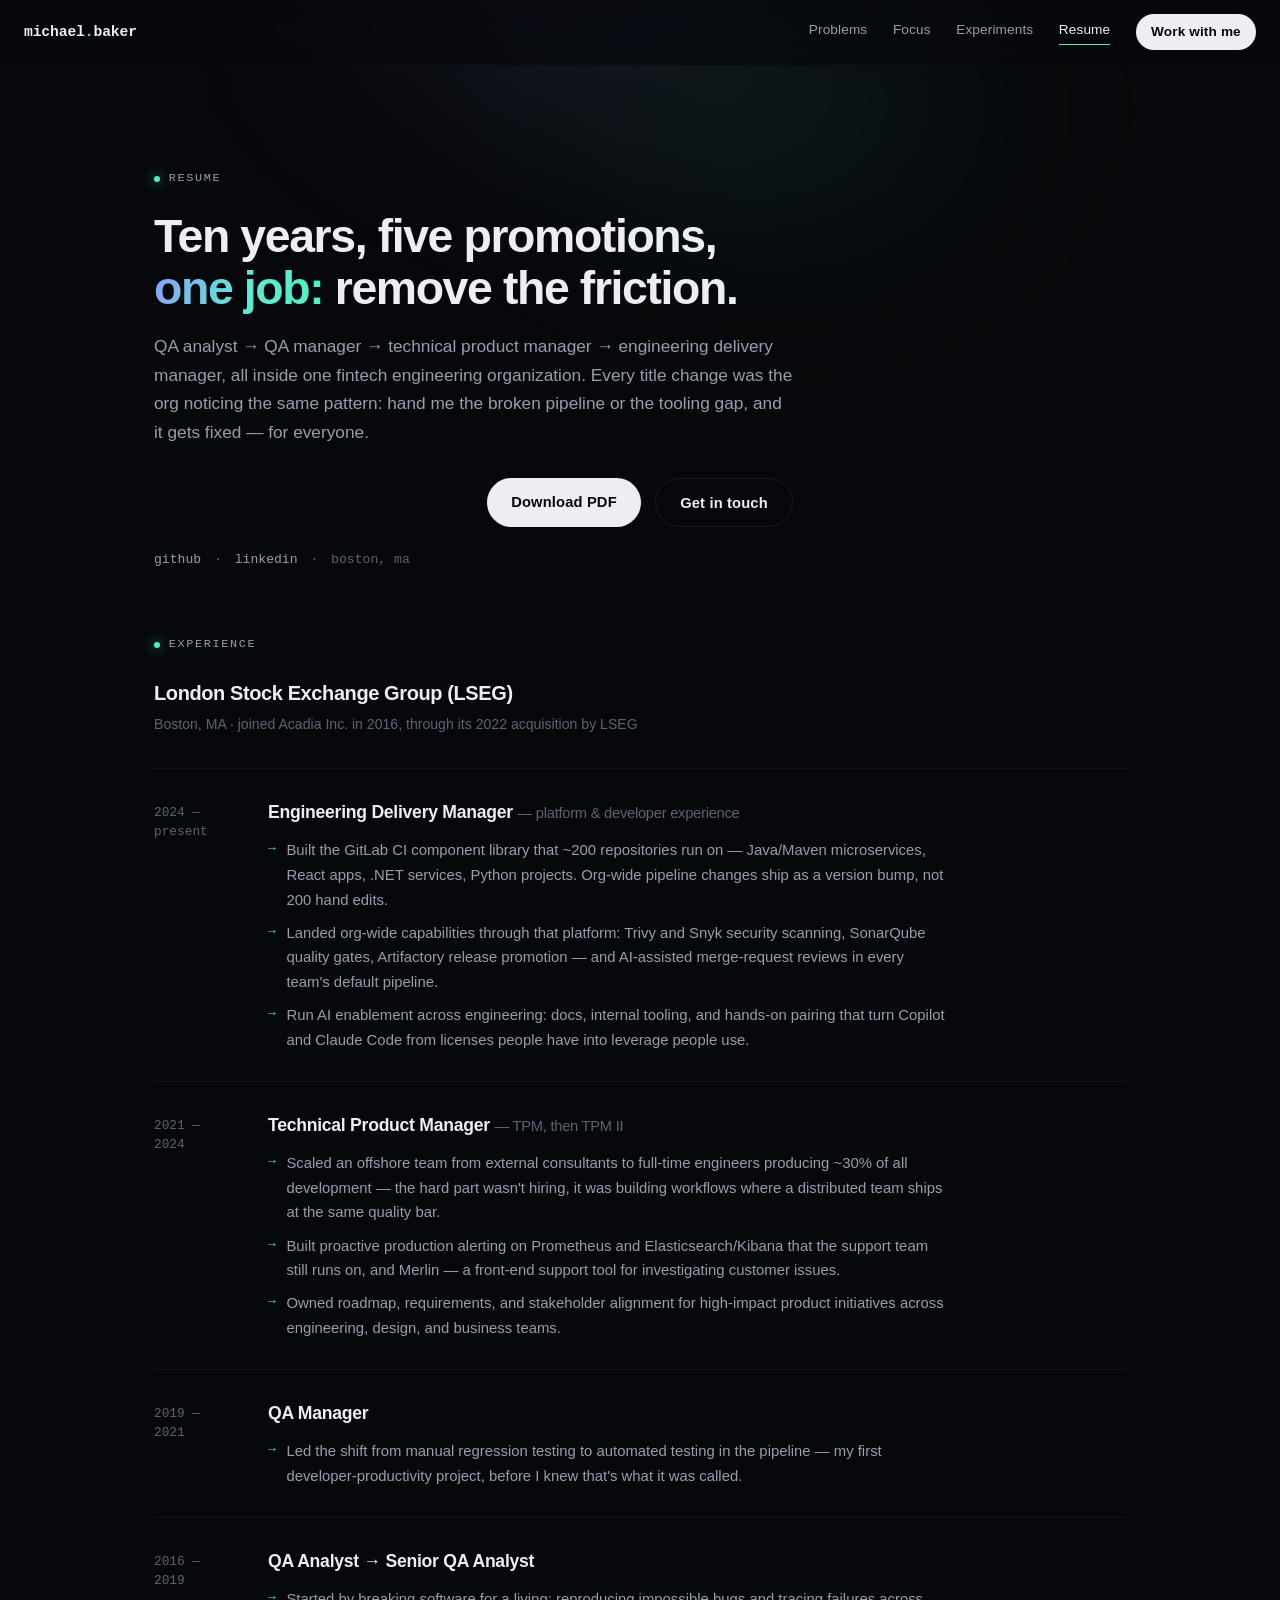
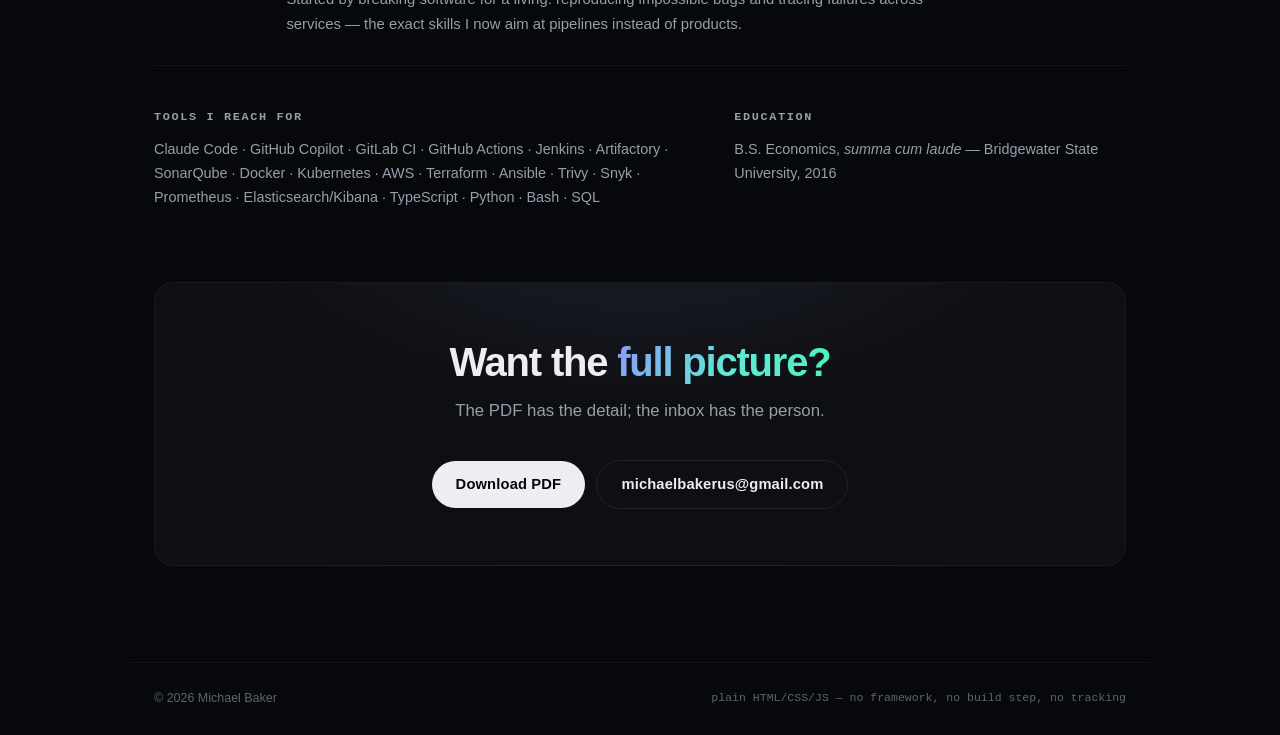
==== resume.html @ 826c5d04 "Add initial resume HTML page with structured content and styling" ====
<!doctype html>
<html lang="en">
<head>
  <meta charset="utf-8" />
  <meta name="viewport" content="width=device-width, initial-scale=1" />
  <title>Resume — Michael Baker</title>
  <meta name="description" content="Michael Baker — platform engineering, developer experience, and AI-assisted engineering. Ten years improving how software gets built." />
  <link rel="stylesheet" href="styles.css" />
  <link rel="icon" href="data:image/svg+xml,<svg xmlns='http://www.w3.org/2000/svg' viewBox='0 0 100 100'><text y='.9em' font-size='90'>▲</text></svg>" />
</head>
<body>

  <div class="glow glow-hero" aria-hidden="true"></div>
  <div class="scroll-progress" id="progress" aria-hidden="true"></div>

  <header class="nav" id="nav">
    <a class="nav-logo" href="index.html">michael<span class="logo-dot">.</span>baker</a>
    <nav class="nav-links">
      <a href="index.html#problems">Problems</a>
      <a href="index.html#focus">Focus</a>
      <a href="index.html#experiments">Experiments</a>
      <a href="resume.html" class="active">Resume</a>
      <a href="index.html#working" class="nav-cta">Work with me</a>
    </nav>
  </header>

  <main>

    <section class="section resume-header">
      <p class="eyebrow reveal"><span class="eyebrow-dot" aria-hidden="true"></span> Resume</p>
      <h1 class="section-title reveal">Ten years, five promotions,<br /><span class="gradient-text">one job:</span> remove the friction.</h1>
      <p class="section-lede reveal">
        QA analyst → QA manager → technical product manager → engineering
        delivery manager, all inside one fintech engineering organization.
        Every title change was the org noticing the same pattern: hand me the
        broken pipeline or the tooling gap, and it gets fixed — for everyone.
      </p>
      <div class="hero-actions resume-actions reveal">
        <a class="btn btn-primary" href="Michael-Baker-Resume.pdf" download="Michael-Baker-Resume.pdf">Download PDF</a>
        <a class="btn btn-ghost" href="mailto:michaelbakerus@gmail.com">Get in touch</a>
      </div>
      <div class="cta-links resume-links mono reveal">
        <a href="https://github.com/michael-baker-us" rel="noopener">github</a>
        <span aria-hidden="true">·</span>
        <a href="https://www.linkedin.com/in/-michael-baker/" rel="noopener">linkedin</a>
        <span aria-hidden="true">·</span>
        <span>boston, ma</span>
      </div>
    </section>

    <section class="section resume-body">
      <p class="eyebrow reveal"><span class="eyebrow-dot" aria-hidden="true"></span> Experience</p>

      <div class="resume-org reveal">
        <h2>London Stock Exchange Group (LSEG)</h2>
        <p class="resume-org-meta">Boston, MA · joined Acadia Inc. in 2016, through its 2022 acquisition by LSEG</p>
      </div>

      <ol class="roles">
        <li class="role reveal">
          <div class="role-when mono">2024 —<br />present</div>
          <div>
            <h3>Engineering Delivery Manager <span class="role-scope">— platform &amp; developer experience</span></h3>
            <ul class="role-points">
              <li>Built the GitLab CI component library that ~200 repositories run on — Java/Maven microservices, React apps, .NET services, Python projects. Org-wide pipeline changes ship as a version bump, not 200 hand edits.</li>
              <li>Landed org-wide capabilities through that platform: Trivy and Snyk security scanning, SonarQube quality gates, Artifactory release promotion — and AI-assisted merge-request reviews in every team's default pipeline.</li>
              <li>Run AI enablement across engineering: docs, internal tooling, and hands-on pairing that turn Copilot and Claude Code from licenses people have into leverage people use.</li>
            </ul>
          </div>
        </li>

        <li class="role reveal">
          <div class="role-when mono">2021 —<br />2024</div>
          <div>
            <h3>Technical Product Manager <span class="role-scope">— TPM, then TPM II</span></h3>
            <ul class="role-points">
              <li>Scaled an offshore team from external consultants to full-time engineers producing ~30% of all development — the hard part wasn't hiring, it was building workflows where a distributed team ships at the same quality bar.</li>
              <li>Built proactive production alerting on Prometheus and Elasticsearch/Kibana that the support team still runs on, and Merlin — a front-end support tool for investigating customer issues.</li>
              <li>Owned roadmap, requirements, and stakeholder alignment for high-impact product initiatives across engineering, design, and business teams.</li>
            </ul>
          </div>
        </li>

        <li class="role reveal">
          <div class="role-when mono">2019 —<br />2021</div>
          <div>
            <h3>QA Manager</h3>
            <ul class="role-points">
              <li>Led the shift from manual regression testing to automated testing in the pipeline — my first developer-productivity project, before I knew that's what it was called.</li>
            </ul>
          </div>
        </li>

        <li class="role reveal">
          <div class="role-when mono">2016 —<br />2019</div>
          <div>
            <h3>QA Analyst → Senior QA Analyst</h3>
            <ul class="role-points">
              <li>Started by breaking software for a living: reproducing impossible bugs and tracing failures across services — the exact skills I now aim at pipelines instead of products.</li>
            </ul>
          </div>
        </li>
      </ol>

      <div class="resume-meta-grid">
        <div class="resume-meta-block reveal">
          <h3 class="mono">Tools I reach for</h3>
          <p>
            Claude Code · GitHub Copilot · GitLab CI · GitHub Actions · Jenkins ·
            Artifactory · SonarQube · Docker · Kubernetes · AWS · Terraform ·
            Ansible · Trivy · Snyk · Prometheus · Elasticsearch/Kibana ·
            TypeScript · Python · Bash · SQL
          </p>
        </div>
        <div class="resume-meta-block reveal">
          <h3 class="mono">Education</h3>
          <p>B.S. Economics, <em>summa cum laude</em> — Bridgewater State University, 2016</p>
        </div>
      </div>

      <div class="cta-panel resume-cta reveal">
        <h2 class="cta-title">Want the <span class="gradient-text">full picture?</span></h2>
        <p class="cta-sub">The PDF has the detail; the inbox has the person.</p>
        <div class="cta-actions">
          <a class="btn btn-primary" href="Michael-Baker-Resume.pdf" download="Michael-Baker-Resume.pdf">Download PDF</a>
          <a class="btn btn-ghost" href="mailto:michaelbakerus@gmail.com">michaelbakerus@gmail.com</a>
        </div>
      </div>
    </section>

  </main>

  <footer class="footer">
    <span>© <span id="year"></span> Michael Baker</span>
    <span class="footer-meta mono">
      <span class="meta-swap">
        <span class="meta-a">plain HTML/CSS/JS — no framework, no build step, no tracking</span>
        <span class="meta-b" aria-hidden="true">designed on purpose · built with AI · reviewed by a human</span>
      </span>
    </span>
  </footer>

  <script src="main.js"></script>
</body>
</html>
---- styles.css ----
/* ============================================================
   michael.baker — personal site
   premium dark: near-black canvas, hairline borders, gradient
   accents, mono eyebrows. Linear / Vercel / Stripe lineage.
   ============================================================ */

:root {
  --bg: #07080b;
  --bg-raised: rgba(255, 255, 255, 0.02);
  --bg-panel: rgba(255, 255, 255, 0.03);
  --border: rgba(255, 255, 255, 0.08);
  --border-soft: rgba(255, 255, 255, 0.05);
  --text: #eceef2;
  --text-dim: #969eac;
  --text-faint: #5c6472;
  --accent: #4ef0c0;
  --accent-2: #8b9cf9;
  --gradient: linear-gradient(115deg, #8b9cf9 0%, #5eead4 55%, #4ef0c0 100%);
  --mono: ui-monospace, "SF Mono", "Cascadia Code", "JetBrains Mono", Menlo, monospace;
  --sans: -apple-system, BlinkMacSystemFont, "Inter", "Segoe UI", Roboto, sans-serif;
  --maxw: 1020px;
  --radius: 14px;
}

* { margin: 0; padding: 0; box-sizing: border-box; }

html { scroll-behavior: smooth; }

body {
  background: var(--bg);
  color: var(--text);
  font-family: var(--sans);
  line-height: 1.65;
  -webkit-font-smoothing: antialiased;
  text-rendering: optimizeLegibility;
  overflow-x: hidden;
}

::selection { background: var(--accent); color: var(--bg); }

.mono { font-family: var(--mono); }

/* ---------- ambient glow ---------- */
.glow {
  position: absolute;
  z-index: -1;
  pointer-events: none;
  filter: blur(90px);
}

.glow-hero {
  top: -220px;
  left: 50%;
  /* --gx/--gy drift with the pointer (set in JS) */
  transform: translate(calc(-50% + var(--gx, 0px)), var(--gy, 0px));
  transition: transform 1.2s cubic-bezier(0.2, 0.6, 0.2, 1);
  width: 900px;
  height: 600px;
  background:
    radial-gradient(ellipse 45% 40% at 40% 35%, rgba(139, 156, 249, 0.14), transparent 70%),
    radial-gradient(ellipse 45% 40% at 65% 55%, rgba(78, 240, 192, 0.10), transparent 70%);
}

/* ---------- scroll progress ---------- */
.scroll-progress {
  position: fixed;
  top: 0;
  left: 0;
  right: 0;
  height: 2px;
  z-index: 20;
  background: var(--gradient);
  transform: scaleX(var(--scroll, 0));
  transform-origin: left;
  opacity: 0.85;
}

/* ---------- nav ---------- */
.nav {
  position: sticky;
  top: 0;
  z-index: 10;
  display: flex;
  justify-content: space-between;
  align-items: center;
  padding: 0.9rem 1.5rem;
  backdrop-filter: blur(14px) saturate(1.4);
  -webkit-backdrop-filter: blur(14px) saturate(1.4);
  background: rgba(7, 8, 11, 0.6);
  border-bottom: 1px solid transparent;
  transition: border-color 0.3s ease, background 0.3s ease;
}

.nav.scrolled {
  border-bottom-color: var(--border-soft);
  background: rgba(7, 8, 11, 0.8);
}

.nav-logo {
  font-family: var(--mono);
  font-size: 0.92rem;
  font-weight: 600;
  color: var(--text);
  text-decoration: none;
  letter-spacing: -0.01em;
}

.logo-dot { color: var(--accent); }

.nav-links { display: flex; gap: 1.6rem; align-items: center; }

.nav-links a {
  color: var(--text-dim);
  text-decoration: none;
  font-size: 0.85rem;
  letter-spacing: 0.01em;
  transition: color 0.15s ease;
}

/* underline sweeps in from the left on hover; stays lit on the active section */
.nav-links a:not(.nav-cta) {
  background-image: linear-gradient(var(--accent), var(--accent));
  background-repeat: no-repeat;
  background-position: 0 100%;
  background-size: 0% 1px;
  padding-bottom: 3px;
  transition: color 0.15s ease, background-size 0.25s cubic-bezier(0.2, 0.6, 0.2, 1);
}

.nav-links a:hover { color: var(--text); }
.nav-links a:not(.nav-cta):hover,
.nav-links a.active { background-size: 100% 1px; }
.nav-links a.active { color: var(--text); }

/* logo dot blinks like a cursor when you hover the wordmark */
.nav-logo:hover .logo-dot { animation: blink 1.1s steps(1) infinite; }

.nav-cta {
  color: var(--bg) !important;
  background: var(--text);
  padding: 0.4rem 0.95rem;
  border-radius: 999px;
  font-weight: 600;
  transition: background 0.15s ease, transform 0.15s ease;
}

.nav-cta:hover { background: #fff; transform: translateY(-1px); }

/* ---------- shared: eyebrow, buttons, sections ---------- */
.eyebrow {
  display: flex;
  align-items: center;
  gap: 0.55rem;
  font-family: var(--mono);
  font-size: 0.74rem;
  text-transform: uppercase;
  letter-spacing: 0.14em;
  color: var(--text-dim);
  margin-bottom: 1.4rem;
}

.eyebrow-dot {
  width: 6px;
  height: 6px;
  border-radius: 50%;
  background: var(--accent);
  box-shadow: 0 0 12px rgba(78, 240, 192, 0.8);
  flex-shrink: 0;
}

.btn {
  display: inline-block;
  font-size: 0.92rem;
  font-weight: 600;
  text-decoration: none;
  padding: 0.7rem 1.5rem;
  border-radius: 999px;
  letter-spacing: 0.01em;
  transition: transform 0.18s ease, box-shadow 0.18s ease, background 0.18s ease, border-color 0.18s ease;
}

.btn-primary {
  color: var(--bg);
  background: var(--text);
}

.btn-primary:hover {
  background: #fff;
  transform: translateY(-2px);
  box-shadow: 0 8px 30px rgba(139, 156, 249, 0.25);
}

.btn-ghost {
  color: var(--text);
  border: 1px solid var(--border);
  background: transparent;
}

.btn-ghost:hover { border-color: rgba(255, 255, 255, 0.25); transform: translateY(-2px); }

.section {
  max-width: var(--maxw);
  margin: 0 auto;
  padding: 6.5rem 1.5rem 2rem;
}

.section-title {
  font-size: clamp(1.9rem, 4.2vw, 2.9rem);
  font-weight: 700;
  letter-spacing: -0.03em;
  line-height: 1.12;
  margin-bottom: 1.1rem;
}

.section-lede {
  color: var(--text-dim);
  font-size: 1.08rem;
  max-width: 560px;
  margin-bottom: 3rem;
}

.gradient-text {
  background: var(--gradient);
  -webkit-background-clip: text;
  background-clip: text;
  color: transparent;
}

/* ---------- hero ---------- */
.hero {
  position: relative;
  max-width: var(--maxw);
  margin: 0 auto;
  padding: 7.5rem 1.5rem 5rem;
  text-align: center;
  display: flex;
  flex-direction: column;
  align-items: center;
}

.hero .eyebrow { justify-content: center; }

.hero-title {
  font-size: clamp(2.6rem, 7.5vw, 4.8rem);
  font-weight: 800;
  letter-spacing: -0.035em;
  line-height: 1.05;
  margin-bottom: 1.6rem;
}

.hero-sub {
  font-size: 1.18rem;
  color: var(--text-dim);
  max-width: 580px;
  margin-bottom: 2.4rem;
}

.hero-actions { display: flex; gap: 0.9rem; flex-wrap: wrap; justify-content: center; }

.hero-ticker {
  margin-top: 4.5rem;
  font-family: var(--mono);
  font-size: 0.85rem;
  color: var(--text-faint);
  min-height: 1.5em;
}

.hero-ticker .mono:first-child { color: var(--accent); }

.cursor { color: var(--accent); animation: blink 1.1s steps(1) infinite; }

@keyframes blink { 50% { opacity: 0; } }

/* ---------- thesis band ---------- */
.thesis {
  border-top: 1px solid var(--border-soft);
  border-bottom: 1px solid var(--border-soft);
  background: linear-gradient(180deg, rgba(255, 255, 255, 0.015), transparent);
  padding: 5.5rem 1.5rem;
}

.thesis-text {
  max-width: 780px;
  margin: 0 auto;
  font-size: clamp(1.3rem, 2.6vw, 1.75rem);
  font-weight: 500;
  line-height: 1.5;
  letter-spacing: -0.015em;
  color: var(--text-faint);
  text-align: center;
}

/* emphasized phrases draw an accent underline once the section is in view */
.thesis-text em {
  font-style: normal;
  color: var(--text);
  background-image: linear-gradient(rgba(78, 240, 192, 0.45), rgba(78, 240, 192, 0.45));
  background-repeat: no-repeat;
  background-position: 0 96%;
  background-size: 0% 2px;
  transition: background-size 0.9s cubic-bezier(0.2, 0.6, 0.2, 1);
}

.thesis-text.visible em { background-size: 100% 2px; }
.thesis-text.visible em:nth-of-type(1) { transition-delay: 0.5s; }
.thesis-text.visible em:nth-of-type(2) { transition-delay: 0.9s; }

/* ---------- problem cards ---------- */
.cards {
  display: grid;
  grid-template-columns: repeat(3, 1fr);
  gap: 1rem;
}

.card {
  position: relative;
  border: 1px solid var(--border-soft);
  border-radius: var(--radius);
  background: var(--bg-raised);
  padding: 1.7rem 1.6rem 1.4rem;
  overflow: hidden;
  transition: border-color 0.25s ease, opacity 0.35s ease, transform 0.25s ease;
}

/* hovering one card gently recedes its siblings */
@media (hover: hover) {
  .cards:hover .card:not(:hover),
  .experiments:hover .experiment:not(:hover) { opacity: 0.55; }
  .card:hover { transform: translateY(-2px); }
}

/* cursor-tracking spotlight (set via --mx/--my in JS) */
.card::before {
  content: "";
  position: absolute;
  inset: 0;
  background: radial-gradient(340px circle at var(--mx, 50%) var(--my, 50%), rgba(139, 156, 249, 0.09), transparent 65%);
  opacity: 0;
  transition: opacity 0.3s ease;
  pointer-events: none;
}

.card:hover::before { opacity: 1; }
.card:hover { border-color: var(--border); }

.card-num {
  font-size: 0.72rem;
  color: var(--text-faint);
  letter-spacing: 0.1em;
  margin-bottom: 1.1rem;
  transition: color 0.25s ease, text-shadow 0.25s ease;
}

.card:hover .card-num {
  color: var(--accent);
  text-shadow: 0 0 14px rgba(78, 240, 192, 0.5);
}

.card h3 {
  font-size: 1.02rem;
  font-weight: 650;
  letter-spacing: -0.01em;
  margin-bottom: 0.6rem;
}

.card p { color: var(--text-dim); font-size: 0.9rem; }

.card-outcome {
  margin-top: 1.1rem;
  padding-top: 1rem;
  border-top: 1px solid var(--border-soft);
  font-size: 0.84rem !important;
  color: var(--text) !important;
}

.card-outcome .mono {
  color: var(--accent);
  margin-right: 0.3rem;
  display: inline-block;
  transition: transform 0.25s cubic-bezier(0.2, 0.6, 0.2, 1);
}

.card:hover .card-outcome .mono { transform: translateX(4px); }

/* ---------- current focus ---------- */
.focus-grid {
  display: grid;
  grid-template-columns: 1fr 1.15fr;
  gap: 3.5rem;
  margin-top: 2.5rem;
  align-items: start;
}

.focus-narrative p {
  color: var(--text-dim);
  font-size: 1.05rem;
  margin-bottom: 1.2rem;
}

.focus-narrative em { font-style: normal; color: var(--text); font-weight: 600; }

.focus-list { list-style: none; display: flex; flex-direction: column; }

.focus-item {
  display: flex;
  gap: 1.1rem;
  padding: 1.4rem 0;
  border-bottom: 1px solid var(--border-soft);
  transition: opacity 0.35s ease, padding-left 0.3s cubic-bezier(0.2, 0.6, 0.2, 1);
}

.focus-item:first-child { padding-top: 0.3rem; }

@media (hover: hover) {
  .focus-list:hover .focus-item:not(:hover) { opacity: 0.5; }
  .focus-item:hover { padding-left: 0.5rem; }
  .focus-item:hover .focus-marker { transform: rotate(135deg); color: #fff; }
}

.focus-marker {
  color: var(--accent);
  font-size: 0.7rem;
  padding-top: 0.45rem;
  transition: transform 0.4s cubic-bezier(0.2, 0.6, 0.2, 1), color 0.3s ease;
}

.focus-item h3 { font-size: 1rem; font-weight: 650; margin-bottom: 0.3rem; letter-spacing: -0.01em; }
.focus-item p { color: var(--text-dim); font-size: 0.9rem; }

/* ---------- experiments ---------- */
.experiments {
  display: grid;
  grid-template-columns: repeat(2, 1fr);
  gap: 1rem;
}

.experiment {
  position: relative;
  border: 1px solid var(--border-soft);
  border-radius: var(--radius);
  background: var(--bg-raised);
  padding: 1.6rem;
  overflow: hidden;
  transition: border-color 0.25s ease, opacity 0.35s ease;
}

.experiment::before {
  content: "";
  position: absolute;
  inset: 0;
  background: radial-gradient(340px circle at var(--mx, 50%) var(--my, 50%), rgba(78, 240, 192, 0.07), transparent 65%);
  opacity: 0;
  transition: opacity 0.3s ease;
  pointer-events: none;
}

.experiment:hover::before { opacity: 1; }
.experiment:hover { border-color: var(--border); }

.experiment-head {
  display: flex;
  align-items: center;
  justify-content: space-between;
  gap: 1rem;
  margin-bottom: 0.7rem;
}

.experiment h3 { font-size: 1.02rem; font-weight: 650; letter-spacing: -0.01em; }

.experiment p { color: var(--text-dim); font-size: 0.9rem; }

.experiment-teaches {
  margin-top: 1rem;
  font-size: 0.74rem !important;
  color: var(--text-faint) !important;
  letter-spacing: 0.02em;
  transition: color 0.3s ease;
}

.experiment:hover .experiment-teaches { color: var(--text-dim) !important; }

.status {
  font-family: var(--mono);
  font-size: 0.68rem;
  text-transform: uppercase;
  letter-spacing: 0.1em;
  padding: 0.22rem 0.6rem;
  border-radius: 999px;
  border: 1px solid;
  flex-shrink: 0;
}

.status-active {
  color: var(--accent);
  border-color: rgba(78, 240, 192, 0.35);
  background: rgba(78, 240, 192, 0.07);
  display: inline-flex;
  align-items: center;
  gap: 0.4rem;
}

/* live-status dot: the "building" pills breathe */
.status-active::before {
  content: "";
  width: 5px;
  height: 5px;
  border-radius: 50%;
  background: var(--accent);
  animation: statusPulse 2.2s ease-in-out infinite;
}

@keyframes statusPulse {
  0%, 100% { box-shadow: 0 0 0 0 rgba(78, 240, 192, 0.5); opacity: 1; }
  50% { box-shadow: 0 0 0 4px rgba(78, 240, 192, 0); opacity: 0.6; }
}
.status-exploring{ color: var(--accent-2); border-color: rgba(139, 156, 249, 0.35); background: rgba(139, 156, 249, 0.07); }
.status-queued   { color: var(--text-faint); border-color: var(--border); background: transparent; }

/* ---------- principles ---------- */
.principles {
  list-style: none;
  margin-top: 2.5rem;
  border-top: 1px solid var(--border-soft);
}

.principle {
  display: grid;
  grid-template-columns: 90px 1fr;
  gap: 1.5rem;
  padding: 1.8rem 0;
  border-bottom: 1px solid var(--border-soft);
  transition: opacity 0.35s ease;
}

@media (hover: hover) {
  .principles:hover .principle:not(:hover) { opacity: 0.5; }
  .principle:hover .principle-num { color: var(--accent); transform: translateX(4px); }
  .principle:hover h3 { transform: translateX(2px); }
}

.principle-num {
  color: var(--text-faint);
  font-size: 0.85rem;
  padding-top: 0.25rem;
  transition: color 0.3s ease, transform 0.3s cubic-bezier(0.2, 0.6, 0.2, 1);
}

.principle h3 {
  font-size: 1.15rem;
  font-weight: 650;
  letter-spacing: -0.015em;
  margin-bottom: 0.35rem;
  transition: transform 0.3s cubic-bezier(0.2, 0.6, 0.2, 1);
}
.principle p { color: var(--text-dim); max-width: 640px; }

/* ---------- CTA panel ---------- */
.cta-panel {
  position: relative;
  margin-top: 5rem;
  border: 1px solid var(--border-soft);
  border-radius: 20px;
  padding: 4.5rem 2rem;
  text-align: center;
  background:
    radial-gradient(ellipse 60% 90% at 50% -20%, rgba(139, 156, 249, 0.10), transparent 70%),
    var(--bg-panel);
  overflow: hidden;
}

.cta-title {
  font-size: clamp(1.7rem, 3.8vw, 2.5rem);
  font-weight: 700;
  letter-spacing: -0.03em;
  line-height: 1.15;
  max-width: 620px;
  margin: 0 auto 0.8rem;
}

.cta-sub { color: var(--text-dim); font-size: 1.05rem; margin-bottom: 2.2rem; }

.cta-actions { display: flex; justify-content: center; gap: 0.7rem; flex-wrap: wrap; align-items: center; }

.btn-copy {
  font-size: 0.82rem;
  padding: 0.7rem 1.2rem;
  cursor: pointer;
  color: var(--text-dim);
  min-width: 108px;
  transition: color 0.2s ease, border-color 0.2s ease, transform 0.18s ease;
}

.btn-copy:hover { color: var(--text); }

.btn-copy.copied {
  color: var(--accent);
  border-color: rgba(78, 240, 192, 0.45);
}

.copy-label { display: inline-block; }

.btn-copy.copied .copy-label { animation: copyPop 0.35s cubic-bezier(0.2, 0.6, 0.2, 1); }

@keyframes copyPop {
  0% { transform: scale(0.8); opacity: 0; }
  100% { transform: scale(1); opacity: 1; }
}

.cta-links {
  margin-top: 1.6rem;
  font-size: 0.82rem;
  color: var(--text-faint);
  display: flex;
  gap: 0.8rem;
  justify-content: center;
}

.cta-links a { color: var(--text-dim); text-decoration: none; transition: color 0.15s ease; }
.cta-links a:hover { color: var(--accent); }

/* ---------- footer ---------- */
.footer {
  max-width: var(--maxw);
  margin: 4rem auto 0;
  padding: 1.6rem 1.5rem;
  border-top: 1px solid var(--border-soft);
  display: flex;
  justify-content: space-between;
  flex-wrap: wrap;
  gap: 0.5rem;
  font-size: 0.78rem;
  color: var(--text-faint);
}

.footer-meta { font-size: 0.72rem; }

/* hover the meta line to reveal its second truth */
.meta-swap { display: inline-grid; }

.meta-swap > span {
  grid-area: 1 / 1;
  transition: opacity 0.4s ease;
  white-space: nowrap;
}

.meta-b { opacity: 0; }
.footer-meta:hover .meta-a { opacity: 0; }
.footer-meta:hover .meta-b { opacity: 1; color: var(--text-dim); }

/* ---------- resume page ---------- */
.resume-header { padding-bottom: 0; }

.resume-header .section-lede { max-width: 640px; margin-bottom: 2rem; }

.resume-actions { margin-bottom: 0.4rem; }

.resume-links { justify-content: flex-start; margin-top: 1.4rem; }

.resume-body { padding-top: 4rem; }

.resume-org h2 {
  font-size: 1.25rem;
  font-weight: 700;
  letter-spacing: -0.02em;
}

.resume-org-meta {
  color: var(--text-faint);
  font-size: 0.88rem;
  margin-top: 0.2rem;
}

.roles {
  list-style: none;
  margin-top: 2rem;
  border-top: 1px solid var(--border-soft);
}

.role {
  display: grid;
  grid-template-columns: 90px 1fr;
  gap: 1.5rem;
  padding: 1.8rem 0;
  border-bottom: 1px solid var(--border-soft);
  transition: opacity 0.35s ease;
}

@media (hover: hover) {
  .roles:hover .role:not(:hover) { opacity: 0.55; }
  .role:hover .role-when { color: var(--accent); }
}

.role-when {
  color: var(--text-faint);
  font-size: 0.8rem;
  line-height: 1.5;
  padding-top: 0.3rem;
  transition: color 0.3s ease;
}

.role h3 {
  font-size: 1.1rem;
  font-weight: 650;
  letter-spacing: -0.015em;
  margin-bottom: 0.7rem;
}

.role-scope {
  color: var(--text-faint);
  font-weight: 450;
  font-size: 0.92rem;
}

.role-points {
  list-style: none;
  display: flex;
  flex-direction: column;
  gap: 0.55rem;
  max-width: 680px;
}

.role-points li {
  color: var(--text-dim);
  font-size: 0.93rem;
  padding-left: 1.15rem;
  position: relative;
}

.role-points li::before {
  content: "→";
  position: absolute;
  left: 0;
  font-family: var(--mono);
  font-size: 0.8rem;
  color: var(--accent);
}

.resume-meta-grid {
  display: grid;
  grid-template-columns: 1.4fr 1fr;
  gap: 2rem;
  margin-top: 2.6rem;
}

.resume-meta-block h3 {
  font-size: 0.74rem;
  text-transform: uppercase;
  letter-spacing: 0.14em;
  color: var(--text-dim);
  font-weight: 600;
  margin-bottom: 0.7rem;
}

.resume-meta-block p { color: var(--text-dim); font-size: 0.9rem; max-width: 560px; }

.resume-cta { margin-top: 4.5rem; padding: 3.5rem 2rem; }

/* ---------- reveal on scroll ---------- */
.reveal {
  opacity: 0;
  transform: translateY(16px);
  transition: opacity 0.7s cubic-bezier(0.2, 0.6, 0.2, 1), transform 0.7s cubic-bezier(0.2, 0.6, 0.2, 1);
  transition-delay: var(--reveal-delay, 0s);
}

.reveal.visible { opacity: 1; transform: none; }

@media (prefers-reduced-motion: reduce) {
  html { scroll-behavior: auto; }
  .reveal { opacity: 1; transform: none; transition: none; }
  .cursor { animation: none; }
  .btn, .nav-cta { transition: none; }
  .card::before, .experiment::before { display: none; }
  .status-active::before { animation: none; }
  .nav-logo:hover .logo-dot { animation: none; }
  .glow-hero { transition: none; }
  .thesis-text em { background-size: 100% 2px; transition: none; }
  .card, .experiment, .focus-item, .principle,
  .focus-marker, .principle-num, .principle h3,
  .card-num, .card-outcome .mono { transition: none; }
}

/* ---------- responsive ---------- */
@media (max-width: 860px) {
  .cards { grid-template-columns: repeat(2, 1fr); }
  .focus-grid { grid-template-columns: 1fr; gap: 2rem; }
}

@media (max-width: 860px) {
  .resume-meta-grid { grid-template-columns: 1fr; }
}

@media (max-width: 620px) {
  .cards, .experiments { grid-template-columns: 1fr; }
  .principle { grid-template-columns: 1fr; gap: 0.4rem; }
  .role { grid-template-columns: 1fr; gap: 0.5rem; }
  .role-when br { display: none; }
  .nav-links { gap: 1rem; }
  .nav-links a:not(.nav-cta) { display: none; }
  .hero { padding-top: 5rem; }
  .section { padding-top: 4.5rem; }
  .meta-swap > span { white-space: normal; }
}
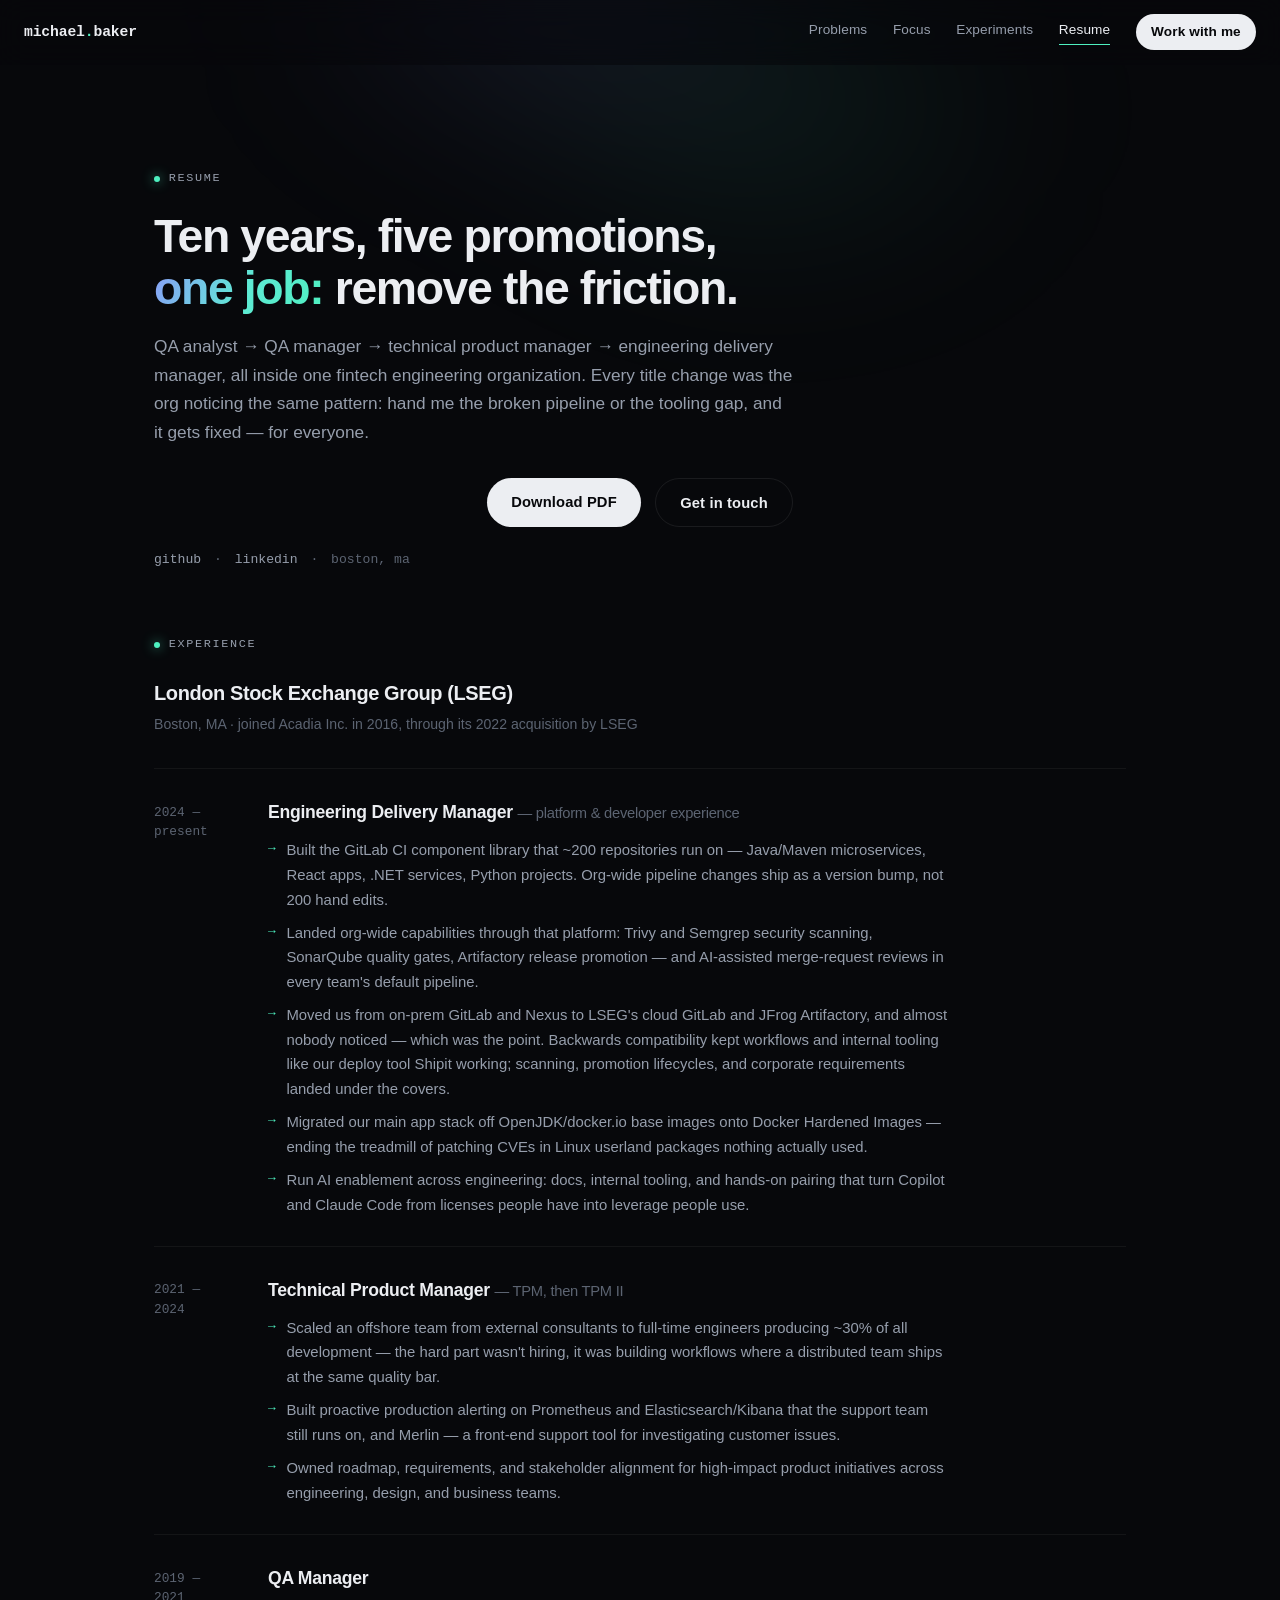
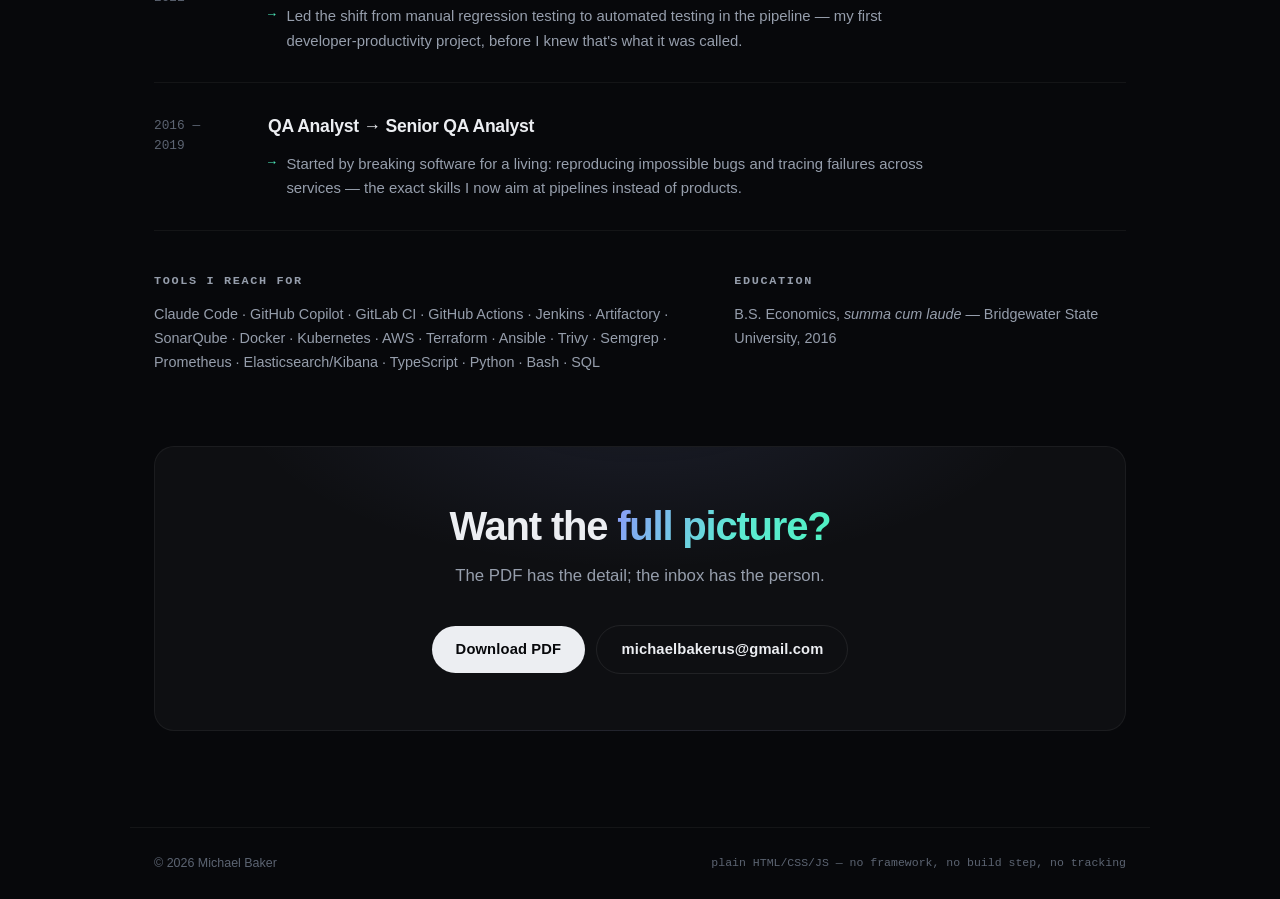
==== commit f4937f94: "Update resume content: refine security scanning tools and add migration details" ====
--- a/resume.html
+++ b/resume.html
@@ -63,7 +63,9 @@
             <h3>Engineering Delivery Manager <span class="role-scope">— platform &amp; developer experience</span></h3>
             <ul class="role-points">
               <li>Built the GitLab CI component library that ~200 repositories run on — Java/Maven microservices, React apps, .NET services, Python projects. Org-wide pipeline changes ship as a version bump, not 200 hand edits.</li>
-              <li>Landed org-wide capabilities through that platform: Trivy and Snyk security scanning, SonarQube quality gates, Artifactory release promotion — and AI-assisted merge-request reviews in every team's default pipeline.</li>
+              <li>Landed org-wide capabilities through that platform: Trivy and Semgrep security scanning, SonarQube quality gates, Artifactory release promotion — and AI-assisted merge-request reviews in every team's default pipeline.</li>
+              <li>Moved us from on-prem GitLab and Nexus to LSEG's cloud GitLab and JFrog Artifactory, and almost nobody noticed — which was the point. Backwards compatibility kept workflows and internal tooling like our deploy tool Shipit working; scanning, promotion lifecycles, and corporate requirements landed under the covers.</li>
+              <li>Migrated our main app stack off OpenJDK/docker.io base images onto Docker Hardened Images — ending the treadmill of patching CVEs in Linux userland packages nothing actually used.</li>
               <li>Run AI enablement across engineering: docs, internal tooling, and hands-on pairing that turn Copilot and Claude Code from licenses people have into leverage people use.</li>
             </ul>
           </div>
@@ -108,7 +110,7 @@
           <p>
             Claude Code · GitHub Copilot · GitLab CI · GitHub Actions · Jenkins ·
             Artifactory · SonarQube · Docker · Kubernetes · AWS · Terraform ·
-            Ansible · Trivy · Snyk · Prometheus · Elasticsearch/Kibana ·
+            Ansible · Trivy · Semgrep · Prometheus · Elasticsearch/Kibana ·
             TypeScript · Python · Bash · SQL
           </p>
         </div>
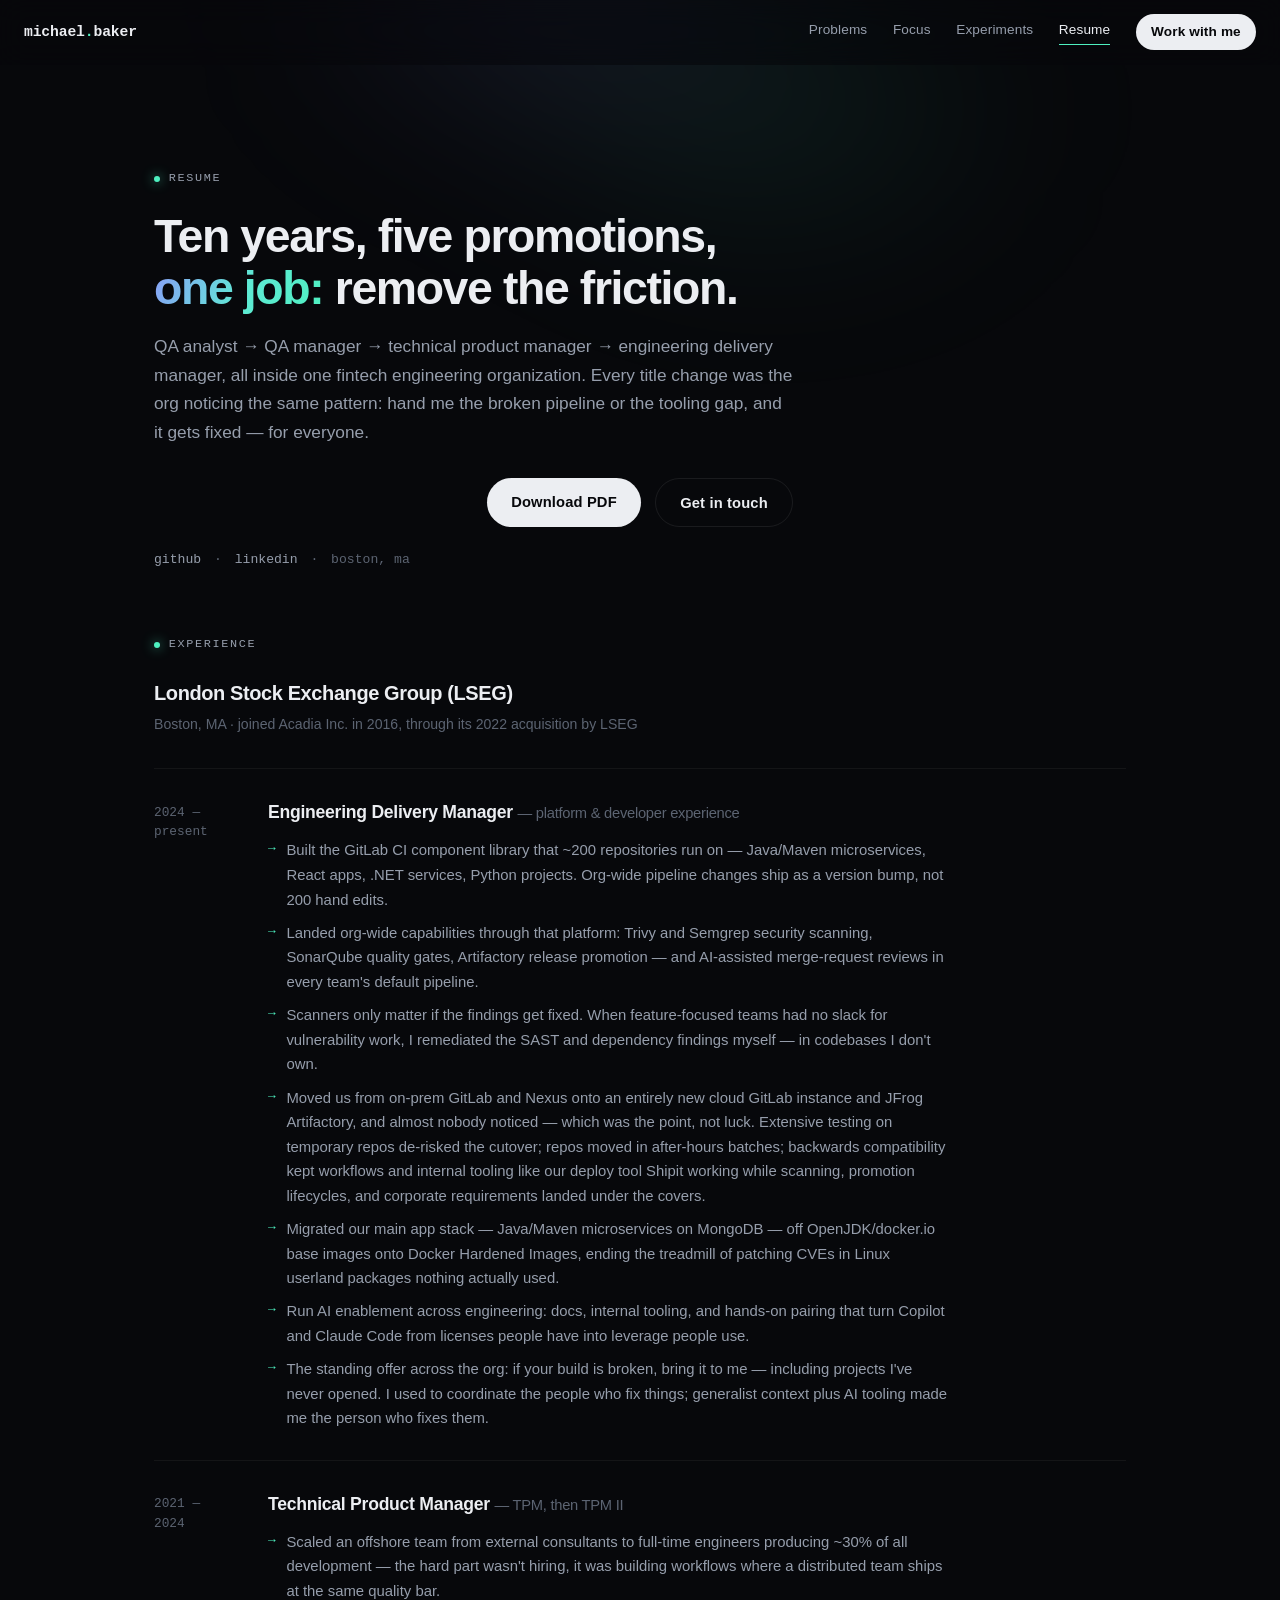
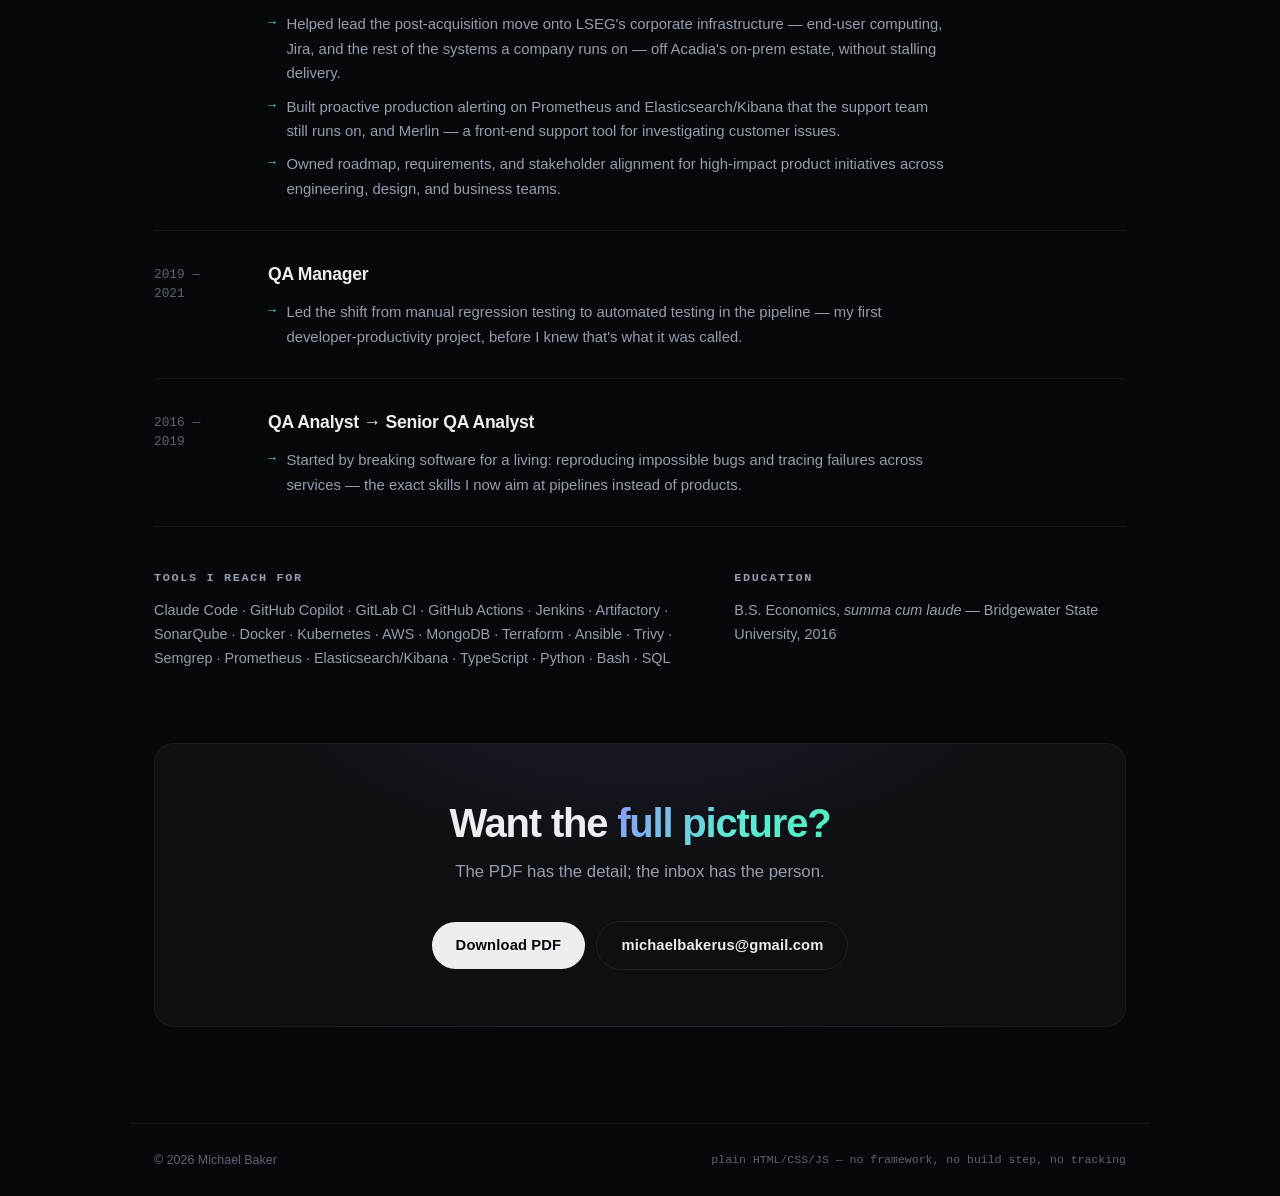
==== commit 8ffdb174: "Update resume content: enhance project descriptions and clarify migration efforts" ====
--- a/resume.html
+++ b/resume.html
@@ -64,9 +64,11 @@
             <ul class="role-points">
               <li>Built the GitLab CI component library that ~200 repositories run on — Java/Maven microservices, React apps, .NET services, Python projects. Org-wide pipeline changes ship as a version bump, not 200 hand edits.</li>
               <li>Landed org-wide capabilities through that platform: Trivy and Semgrep security scanning, SonarQube quality gates, Artifactory release promotion — and AI-assisted merge-request reviews in every team's default pipeline.</li>
-              <li>Moved us from on-prem GitLab and Nexus to LSEG's cloud GitLab and JFrog Artifactory, and almost nobody noticed — which was the point. Backwards compatibility kept workflows and internal tooling like our deploy tool Shipit working; scanning, promotion lifecycles, and corporate requirements landed under the covers.</li>
-              <li>Migrated our main app stack off OpenJDK/docker.io base images onto Docker Hardened Images — ending the treadmill of patching CVEs in Linux userland packages nothing actually used.</li>
+              <li>Scanners only matter if the findings get fixed. When feature-focused teams had no slack for vulnerability work, I remediated the SAST and dependency findings myself — in codebases I don't own.</li>
+              <li>Moved us from on-prem GitLab and Nexus onto an entirely new cloud GitLab instance and JFrog Artifactory, and almost nobody noticed — which was the point, not luck. Extensive testing on temporary repos de-risked the cutover; repos moved in after-hours batches; backwards compatibility kept workflows and internal tooling like our deploy tool Shipit working while scanning, promotion lifecycles, and corporate requirements landed under the covers.</li>
+              <li>Migrated our main app stack — Java/Maven microservices on MongoDB — off OpenJDK/docker.io base images onto Docker Hardened Images, ending the treadmill of patching CVEs in Linux userland packages nothing actually used.</li>
               <li>Run AI enablement across engineering: docs, internal tooling, and hands-on pairing that turn Copilot and Claude Code from licenses people have into leverage people use.</li>
+              <li>The standing offer across the org: if your build is broken, bring it to me — including projects I've never opened. I used to coordinate the people who fix things; generalist context plus AI tooling made me the person who fixes them.</li>
             </ul>
           </div>
         </li>
@@ -77,6 +79,7 @@
             <h3>Technical Product Manager <span class="role-scope">— TPM, then TPM II</span></h3>
             <ul class="role-points">
               <li>Scaled an offshore team from external consultants to full-time engineers producing ~30% of all development — the hard part wasn't hiring, it was building workflows where a distributed team ships at the same quality bar.</li>
+              <li>Helped lead the post-acquisition move onto LSEG's corporate infrastructure — end-user computing, Jira, and the rest of the systems a company runs on — off Acadia's on-prem estate, without stalling delivery.</li>
               <li>Built proactive production alerting on Prometheus and Elasticsearch/Kibana that the support team still runs on, and Merlin — a front-end support tool for investigating customer issues.</li>
               <li>Owned roadmap, requirements, and stakeholder alignment for high-impact product initiatives across engineering, design, and business teams.</li>
             </ul>
@@ -109,7 +112,7 @@
           <h3 class="mono">Tools I reach for</h3>
           <p>
             Claude Code · GitHub Copilot · GitLab CI · GitHub Actions · Jenkins ·
-            Artifactory · SonarQube · Docker · Kubernetes · AWS · Terraform ·
+            Artifactory · SonarQube · Docker · Kubernetes · AWS · MongoDB · Terraform ·
             Ansible · Trivy · Semgrep · Prometheus · Elasticsearch/Kibana ·
             TypeScript · Python · Bash · SQL
           </p>
